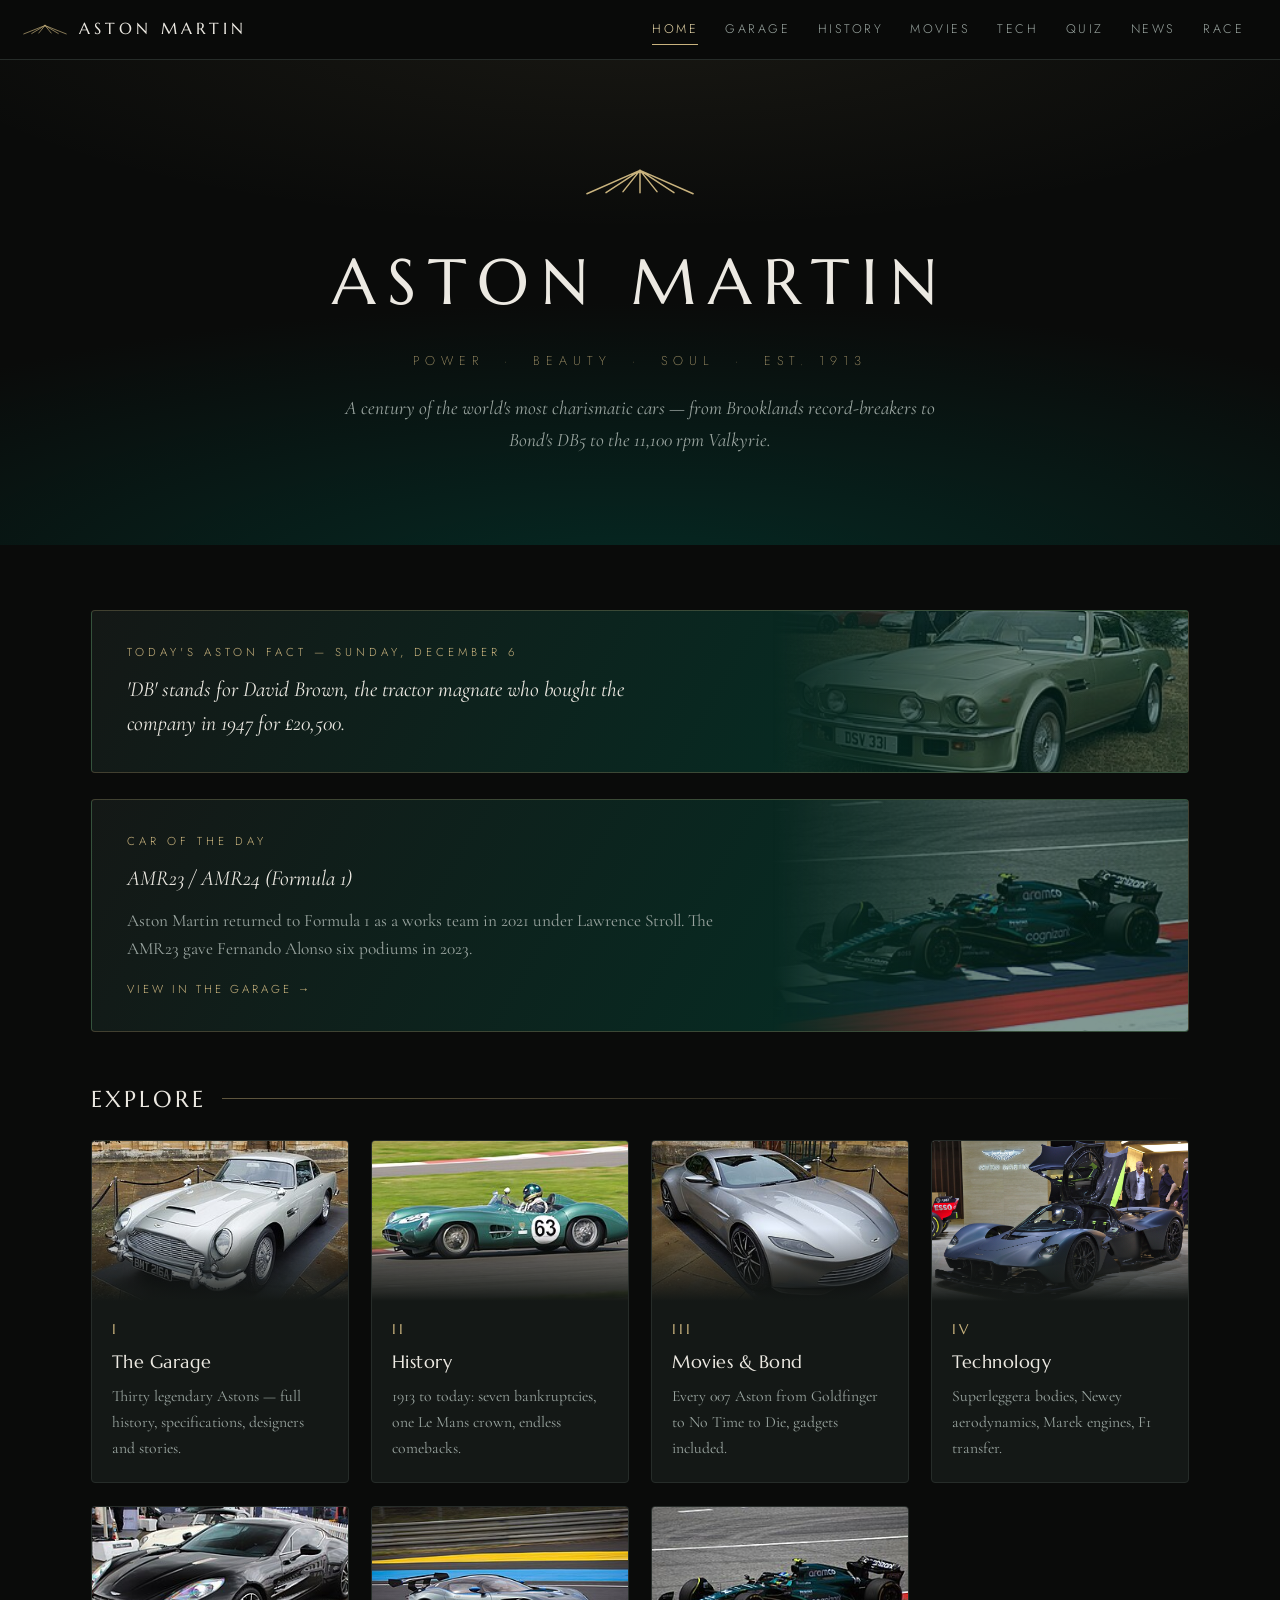
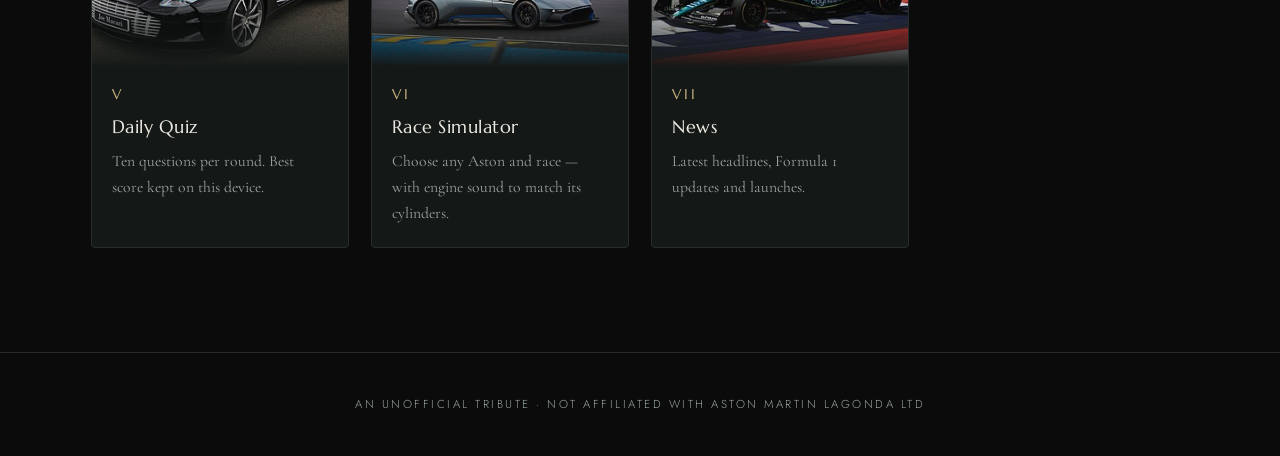
==== index.html @ 5824dd04 "Aston Martin fan site: garage, history, movies, tech, quiz, news, race sim 31 cars with specs/prices" ====
<!DOCTYPE html>
<html lang="en">
<head>
<meta charset="UTF-8">
<meta name="viewport" content="width=device-width, initial-scale=1.0">
<title>Aston Martin — Power, Beauty, Soul</title>
<link rel="stylesheet" href="css/style.css">
</head>
<body>
<nav>
  <a class="brand" href="index.html">
    <svg width="46" height="15" viewBox="0 0 104 32"><g stroke="#c9b37e" stroke-width="1.5" fill="none" stroke-linecap="round"><path d="M52 7 L4 26 M52 7 L100 26 M52 7 L22 25 M52 7 L82 25 M52 7 L38 24 M52 7 L66 24"/></g></svg>
    Aston Martin
  </a>
  <span class="spacer"></span>
  <a class="link active" href="index.html">Home</a>
  <a class="link" href="cars.html">Garage</a>
  <a class="link" href="history.html">History</a>
  <a class="link" href="movies.html">Movies</a>
  <a class="link" href="tech.html">Tech</a>
  <a class="link" href="quiz.html">Quiz</a>
  <a class="link" href="news.html">News</a>
  <a class="link" href="game.html">Race</a>
</nav>

<div class="hero">
  <div class="hero-img" id="heroImg"></div>
  <div class="wings-mark">
    <svg width="120" height="34" viewBox="0 0 104 32"><g stroke="#c9b37e" stroke-width="1.4" fill="none" stroke-linecap="round"><path d="M52 6 L2 28 M52 6 L102 28 M52 6 L20 27 M52 6 L84 27 M52 6 L36 26 M52 6 L68 26 M52 6 L52 27"/></g></svg>
  </div>
  <h1>Aston Martin</h1>
  <div class="est">Power &nbsp;·&nbsp; Beauty &nbsp;·&nbsp; Soul &nbsp;·&nbsp; Est. 1913</div>
  <p class="lead">A century of the world's most charismatic cars — from Brooklands record-breakers
     to Bond's DB5 to the 11,100&nbsp;rpm Valkyrie.</p>
</div>

<div class="container">
  <div class="spotlight reveal">
    <div class="photo-side" id="factPhoto"></div>
    <div>
      <div class="eyebrow">Today's Aston Fact — <span id="factDate"></span></div>
      <div class="fact" id="dailyFact">Loading…</div>
    </div>
  </div>

  <div class="spotlight linked reveal" id="carSpotlight">
    <div class="photo-side" id="carPhoto"></div>
    <div>
      <div class="eyebrow">Car of the Day</div>
      <div class="fact" id="dailyCarName"></div>
      <p id="dailyCarBlurb" style="color:var(--mist); margin-top:0.7rem"></p>
      <div class="goto">View in the Garage →</div>
    </div>
  </div>

  <h2>Explore</h2>
  <div class="grid">
    <a class="card tile reveal" href="cars.html"><div class="photo" data-img="db5"></div><div class="body"><div class="roman">I</div><h3>The Garage</h3><p>Thirty legendary Astons — full history, specifications, designers and stories.</p></div></a>
    <a class="card tile reveal" href="history.html"><div class="photo" data-img="dbr1"></div><div class="body"><div class="roman">II</div><h3>History</h3><p>1913 to today: seven bankruptcies, one Le Mans crown, endless comebacks.</p></div></a>
    <a class="card tile reveal" href="movies.html"><div class="photo" data-img="db10"></div><div class="body"><div class="roman">III</div><h3>Movies &amp; Bond</h3><p>Every 007 Aston from Goldfinger to No Time to Die, gadgets included.</p></div></a>
    <a class="card tile reveal" href="tech.html"><div class="photo" data-img="valkyrie"></div><div class="body"><div class="roman">IV</div><h3>Technology</h3><p>Superleggera bodies, Newey aerodynamics, Marek engines, F1 transfer.</p></div></a>
    <a class="card tile reveal" href="quiz.html"><div class="photo" data-img="one77"></div><div class="body"><div class="roman">V</div><h3>Daily Quiz</h3><p>Ten questions per round. Best score kept on this device.</p></div></a>
    <a class="card tile reveal" href="game.html"><div class="photo" data-img="vulcan"></div><div class="body"><div class="roman">VI</div><h3>Race Simulator</h3><p>Choose any Aston and race — with engine sound to match its cylinders.</p></div></a>
    <a class="card tile reveal" href="news.html"><div class="photo" data-img="amr23"></div><div class="body"><div class="roman">VII</div><h3>News</h3><p>Latest headlines, Formula 1 updates and launches.</p></div></a>
  </div>
</div>

<footer>An unofficial tribute · Not affiliated with Aston Martin Lagonda Ltd</footer>

<script src="js/data.js"></script>
<script src="js/ui.js"></script>
<script src="js/main.js"></script>
</body>
</html>
---- css/style.css ----
/* ===== ASTON MARTIN — POWER, BEAUTY, SOUL ===== */
@import url('https://fonts.googleapis.com/css2?family=Marcellus&family=Cormorant+Garamond:ital,wght@0,400;0,500;1,400&family=Jost:wght@200;300;400;500&display=swap');

:root {
  --black: #0a0b0a;
  --coal: #101312;
  --card: #141816;
  --card-hover: #1a201d;
  --green: #00493e;
  --green-deep: #013328;
  --racing: #00594f;
  --seafoam: #6ea79b;
  --champagne: #c9b37e;
  --champagne-bright: #e3d3a6;
  --ivory: #ece9e2;
  --mist: #9aa5a0;
  --line: #262c29;
  --serif: 'Marcellus', 'Palatino Linotype', Palatino, serif;
  --body: 'Cormorant Garamond', Georgia, serif;
  --sans: 'Jost', 'Segoe UI', Arial, sans-serif;
}

* { margin: 0; padding: 0; box-sizing: border-box; }
html { scroll-behavior: smooth; }

body {
  background: var(--black);
  color: var(--ivory);
  font-family: var(--body);
  font-size: 1.08rem;
  line-height: 1.65;
  min-height: 100vh;
  -webkit-font-smoothing: antialiased;
}

::selection { background: var(--green); color: var(--ivory); }

/* ===== NAV ===== */
nav {
  position: sticky; top: 0; z-index: 100;
  background: rgba(10, 11, 10, 0.92);
  backdrop-filter: blur(14px);
  border-bottom: 1px solid var(--line);
  padding: 0 1.4rem;
  display: flex; align-items: center; flex-wrap: wrap;
}
nav .brand {
  display: flex; align-items: center; gap: 0.65rem;
  font-family: var(--serif); font-size: 1.02rem; letter-spacing: 4px;
  color: var(--ivory); padding: 1rem 1.4rem 1rem 0;
  text-transform: uppercase; text-decoration: none;
}
nav .brand svg { display: block; }
nav .spacer { flex: 1; }
nav a.link {
  color: var(--mist); text-decoration: none; padding: 1.1rem 0.85rem;
  font-family: var(--sans); font-weight: 300; font-size: 0.78rem;
  text-transform: uppercase; letter-spacing: 2.5px;
  position: relative; transition: color 0.3s;
}
nav a.link::after {
  content: ''; position: absolute; left: 0.85rem; right: 0.85rem; bottom: 0.75rem;
  height: 1px; background: var(--champagne); transform: scaleX(0);
  transform-origin: left; transition: transform 0.35s ease;
}
nav a.link:hover { color: var(--ivory); }
nav a.link:hover::after, nav a.link.active::after { transform: scaleX(1); }
nav a.link.active { color: var(--champagne-bright); }

/* ===== LAYOUT / TYPE ===== */
.container { max-width: 1150px; margin: 0 auto; padding: 2.5rem 1.6rem; }

h1 {
  font-family: var(--serif); font-weight: 400;
  font-size: clamp(2rem, 4.5vw, 3rem); letter-spacing: 2px; margin-bottom: 0.4rem;
}
h1 .accent { color: var(--champagne); }
.subtitle {
  color: var(--mist); font-style: italic; font-size: 1.15rem;
  margin-bottom: 2.4rem; max-width: 640px;
}
h2 {
  font-family: var(--serif); font-weight: 400; font-size: 1.45rem;
  letter-spacing: 3px; text-transform: uppercase;
  margin: 3rem 0 1.4rem; color: var(--ivory);
  display: flex; align-items: center; gap: 1rem;
}
h2::after { content: ''; flex: 1; height: 1px; background: linear-gradient(90deg, var(--champagne), transparent); opacity: 0.45; }

.eyebrow {
  font-family: var(--sans); font-weight: 300; font-size: 0.72rem;
  letter-spacing: 4px; text-transform: uppercase; color: var(--champagne);
  margin-bottom: 0.7rem;
}

/* ===== REVEAL ANIMATIONS ===== */
.reveal { opacity: 0; transform: translateY(26px); transition: opacity 0.9s ease, transform 0.9s cubic-bezier(0.22, 1, 0.36, 1); }
.reveal.in { opacity: 1; transform: none; }
@media (prefers-reduced-motion: reduce) {
  .reveal { opacity: 1; transform: none; transition: none; }
}

/* ===== HERO ===== */
.hero {
  position: relative; text-align: center; padding: 6.5rem 1.5rem 5.5rem;
  overflow: hidden;
  background:
    radial-gradient(ellipse 80% 60% at 50% 110%, rgba(0, 73, 62, 0.5), transparent),
    radial-gradient(ellipse 60% 45% at 50% -10%, rgba(201, 179, 126, 0.08), transparent),
    var(--black);
}
.hero-img {
  position: absolute; inset: 0; background-size: cover; background-position: center 60%;
  opacity: 0.22; animation: kenburns 24s ease-in-out infinite alternate;
  mask-image: linear-gradient(to bottom, transparent, #000 25%, #000 70%, transparent);
  -webkit-mask-image: linear-gradient(to bottom, transparent, #000 25%, #000 70%, transparent);
}
@keyframes kenburns { from { transform: scale(1); } to { transform: scale(1.09) translateY(-8px); } }
.hero > * { position: relative; }
.hero .wings-mark { margin-bottom: 1.4rem; animation: fadeDown 1.2s ease both; }
.hero h1 {
  font-size: clamp(2.2rem, 6vw, 4rem); letter-spacing: 12px; text-transform: uppercase;
  margin: 0; animation: fadeDown 1.2s 0.15s ease both;
}
.hero .est {
  font-family: var(--sans); font-weight: 200; letter-spacing: 6px; font-size: 0.8rem;
  color: var(--champagne); text-transform: uppercase; margin-top: 0.9rem;
  animation: fadeDown 1.2s 0.3s ease both;
}
.hero p.lead {
  color: var(--mist); font-size: 1.2rem; font-style: italic;
  max-width: 620px; margin: 1.4rem auto 0; animation: fadeDown 1.2s 0.45s ease both;
}
@keyframes fadeDown { from { opacity: 0; transform: translateY(-18px); } to { opacity: 1; transform: none; } }

/* ===== CARDS ===== */
.grid { display: grid; grid-template-columns: repeat(auto-fill, minmax(255px, 1fr)); gap: 1.4rem; }
.card {
  background: var(--card); border: 1px solid var(--line); border-radius: 4px;
  overflow: hidden; cursor: pointer;
  transition: transform 0.4s cubic-bezier(0.22, 1, 0.36, 1), border-color 0.4s, box-shadow 0.4s;
}
.card:hover {
  border-color: rgba(201, 179, 126, 0.5); transform: translateY(-5px);
  box-shadow: 0 18px 42px rgba(0, 0, 0, 0.5);
}
.card .photo {
  height: 160px; background-size: cover; background-position: center;
  background-color: var(--green-deep); position: relative;
  transition: transform 0.6s ease; transform-origin: center;
}
.card:hover .photo { transform: scale(1.05); }
.card .photo::after {
  content: ''; position: absolute; inset: 0;
  background: linear-gradient(to top, var(--card) 0%, transparent 45%);
}
.card .photo.noimg::before {
  content: 'AM'; position: absolute; inset: 0; display: flex; align-items: center;
  justify-content: center; font-family: var(--serif); font-size: 2.6rem;
  letter-spacing: 6px; color: rgba(201, 179, 126, 0.35);
}
.card .body { padding: 1.1rem 1.25rem 1.3rem; }
.card h3 { font-family: var(--serif); font-weight: 400; font-size: 1.12rem; letter-spacing: 0.5px; }
.card .years { color: var(--champagne); font-family: var(--sans); font-weight: 300; font-size: 0.78rem; letter-spacing: 2px; margin-top: 0.15rem; }
.card .cat {
  display: inline-block; margin-top: 0.6rem; font-size: 0.62rem; font-family: var(--sans);
  font-weight: 400; text-transform: uppercase; letter-spacing: 2px; color: var(--seafoam);
  border: 1px solid var(--line); border-radius: 2px; padding: 0.18rem 0.55rem;
}
.card .stat-mini { margin-top: 0.7rem; color: var(--mist); font-size: 0.86rem; font-family: var(--sans); font-weight: 300; letter-spacing: 0.5px; }

/* home tiles */
.tile { display: block; text-decoration: none; color: var(--ivory); }
.tile .body p { color: var(--mist); font-size: 0.98rem; margin-top: 0.4rem; }
.tile .roman {
  font-family: var(--serif); font-size: 0.85rem; color: var(--champagne);
  letter-spacing: 3px; margin-bottom: 0.4rem;
}

/* ===== DAILY SPOTLIGHT ===== */
.spotlight {
  position: relative; overflow: hidden;
  background: linear-gradient(120deg, var(--card), var(--green-deep));
  border: 1px solid rgba(201, 179, 126, 0.25); border-radius: 4px;
  padding: 2rem 2.2rem; margin: 1.6rem 0;
}
.spotlight .fact { font-size: 1.35rem; font-style: italic; line-height: 1.55; max-width: 56ch; }
.spotlight.linked { cursor: pointer; transition: border-color 0.35s; }
.spotlight.linked:hover { border-color: var(--champagne); }
.spotlight .goto {
  font-family: var(--sans); font-weight: 300; font-size: 0.72rem; letter-spacing: 3px;
  text-transform: uppercase; color: var(--champagne); margin-top: 1rem;
}
.spotlight .photo-side {
  position: absolute; top: 0; right: 0; bottom: 0; width: 38%;
  background-size: cover; background-position: center; opacity: 0.5;
  mask-image: linear-gradient(to right, transparent, #000 60%);
  -webkit-mask-image: linear-gradient(to right, transparent, #000 60%);
}
@media (max-width: 700px) { .spotlight .photo-side { display: none; } }
.spotlight > div { position: relative; max-width: 62%; }
@media (max-width: 700px) { .spotlight > div { max-width: 100%; } }

/* ===== FILTERS ===== */
.filters { display: flex; gap: 0.6rem; flex-wrap: wrap; margin-bottom: 1.8rem; }
.filters button {
  background: transparent; color: var(--mist); border: 1px solid var(--line);
  border-radius: 2px; padding: 0.45rem 1.15rem; cursor: pointer;
  font-family: var(--sans); font-weight: 300; font-size: 0.75rem;
  letter-spacing: 2px; text-transform: uppercase; transition: all 0.3s;
}
.filters button:hover { border-color: var(--champagne); color: var(--ivory); }
.filters button.active { background: var(--green); color: var(--ivory); border-color: var(--green); }

/* ===== MODAL ===== */
.modal-overlay {
  display: none; position: fixed; inset: 0; z-index: 200;
  background: rgba(5, 6, 5, 0.82); overflow-y: auto; padding: 3rem 1rem;
  backdrop-filter: blur(6px);
}
.modal-overlay.open { display: block; }
.modal {
  max-width: 760px; margin: 0 auto; background: var(--coal);
  border: 1px solid rgba(201, 179, 126, 0.35); border-radius: 4px;
  overflow: hidden; position: relative;
  animation: modalIn 0.5s cubic-bezier(0.22, 1, 0.36, 1);
}
@keyframes modalIn { from { opacity: 0; transform: translateY(30px) scale(0.98); } to { opacity: 1; transform: none; } }
.modal .hero-photo {
  height: 300px; background-size: cover; background-position: center;
  background-color: var(--green-deep); position: relative;
}
.modal .hero-photo::after {
  content: ''; position: absolute; inset: 0;
  background: linear-gradient(to top, var(--coal) 2%, transparent 55%);
}
.modal .hero-photo.noimg::before {
  content: 'ASTON MARTIN'; position: absolute; inset: 0; display: flex;
  align-items: center; justify-content: center; font-family: var(--serif);
  letter-spacing: 8px; font-size: 1.6rem; color: rgba(201, 179, 126, 0.3);
}
.modal .inner { padding: 1.6rem 2.4rem 2.4rem; }
.modal .close {
  position: absolute; top: 1rem; right: 1.1rem; z-index: 2;
  background: rgba(10, 11, 10, 0.6); border: 1px solid var(--line);
  border-radius: 50%; width: 40px; height: 40px;
  color: var(--ivory); font-size: 1.05rem; cursor: pointer;
  font-family: var(--sans); transition: all 0.3s;
}
.modal .close:hover { border-color: var(--champagne); color: var(--champagne); }
.modal h2 { margin: 0; text-transform: none; letter-spacing: 1px; font-size: 1.9rem; }
.modal h2::after { display: none; }
.modal .years { color: var(--champagne); font-family: var(--sans); font-weight: 300; letter-spacing: 2.5px; font-size: 0.82rem; text-transform: uppercase; margin-top: 0.3rem; }
.modal .spec-grid {
  display: grid; grid-template-columns: repeat(auto-fill, minmax(170px, 1fr));
  gap: 0.9rem; margin: 1.6rem 0; font-family: var(--sans); font-weight: 300; font-size: 0.92rem;
}
.modal .spec { background: var(--black); border: 1px solid var(--line); border-radius: 2px; padding: 0.8rem 0.9rem; }
.modal .spec .k { color: var(--champagne); font-size: 0.62rem; text-transform: uppercase; letter-spacing: 2px; }
.modal .spec .v { margin-top: 0.2rem; color: var(--ivory); }
.modal ul { margin: 0.5rem 0 0 1.2rem; }
.modal li { margin-bottom: 0.35rem; }
.modal .section-label {
  color: var(--champagne); font-family: var(--sans); font-weight: 300; font-size: 0.68rem;
  text-transform: uppercase; letter-spacing: 3.5px; margin-top: 1.6rem; margin-bottom: 0.3rem;
}
/* price & buying */
.card .stat-mini.price { color: var(--champagne); margin-top: 0.35rem; }
.price-box {
  background: var(--black); border: 1px solid rgba(201, 179, 126, 0.3);
  border-radius: 3px; padding: 1.2rem 1.4rem; margin-top: 0.4rem;
}
.price-value { font-family: var(--serif); font-size: 1.45rem; color: var(--champagne-bright); letter-spacing: 0.5px; }
.price-note { color: var(--mist); font-size: 0.98rem; margin-top: 0.4rem; }
.buy-links { display: flex; flex-wrap: wrap; gap: 0.6rem; margin-top: 0.9rem; }
.buy-links a {
  display: inline-block; color: var(--champagne); text-decoration: none;
  border: 1px solid rgba(201, 179, 126, 0.45); border-radius: 2px;
  padding: 0.45rem 1rem; font-family: var(--sans); font-weight: 300;
  font-size: 0.7rem; letter-spacing: 2px; text-transform: uppercase;
  transition: all 0.3s;
}
.buy-links a:hover { background: var(--champagne); color: var(--black); }
.price-disclaimer {
  color: var(--mist); font-family: var(--sans); font-weight: 300;
  font-size: 0.68rem; letter-spacing: 0.5px; margin-top: 0.9rem; opacity: 0.75;
}

.stat-bars { margin: 1rem 0 1.4rem; font-family: var(--sans); font-weight: 300; font-size: 0.78rem; }
.stat-bars .row { display: flex; align-items: center; gap: 0.7rem; margin-bottom: 0.5rem; }
.stat-bars .row span:first-child { width: 82px; color: var(--mist); text-transform: uppercase; letter-spacing: 2px; font-size: 0.68rem; }
.stat-bars .bar { flex: 1; height: 3px; background: var(--line); border-radius: 2px; overflow: hidden; }
.stat-bars .fill { height: 100%; background: linear-gradient(90deg, var(--green), var(--champagne)); border-radius: 2px; transition: width 1s cubic-bezier(0.22, 1, 0.36, 1); }

/* ===== HISTORY — horizontal era cards ===== */
.era-strip-wrap { position: relative; margin: 0 -1.6rem; padding: 0 1.6rem; }
.era-strip {
  display: flex; gap: 1.3rem; overflow-x: auto; padding: 1rem 0.2rem 1.6rem;
  scroll-snap-type: x mandatory; scrollbar-width: thin; scrollbar-color: var(--green) transparent;
}
.era-strip::-webkit-scrollbar { height: 6px; }
.era-strip::-webkit-scrollbar-thumb { background: var(--green); border-radius: 3px; }
.era-card {
  flex: 0 0 330px; scroll-snap-align: start;
  background: var(--card); border: 1px solid var(--line); border-radius: 4px;
  overflow: hidden; transition: transform 0.45s cubic-bezier(0.22, 1, 0.36, 1), border-color 0.4s, box-shadow 0.45s;
}
.era-card:hover {
  transform: translateY(-6px); border-color: rgba(201, 179, 126, 0.5);
  box-shadow: 0 20px 44px rgba(0, 0, 0, 0.55);
}
.era-card .photo {
  height: 175px; background-size: cover; background-position: center;
  background-color: var(--green-deep); position: relative;
}
.era-card .photo::after { content: ''; position: absolute; inset: 0; background: linear-gradient(to top, var(--card), transparent 50%); }
.era-card .photo .year-tag {
  position: absolute; left: 1.1rem; bottom: 0.7rem; z-index: 1;
  font-family: var(--serif); font-size: 1.7rem; color: var(--champagne-bright);
  letter-spacing: 2px; text-shadow: 0 2px 12px rgba(0, 0, 0, 0.8);
}
.era-card .body { padding: 1.1rem 1.3rem 1.4rem; }
.era-card h3 { font-family: var(--serif); font-weight: 400; font-size: 1.15rem; letter-spacing: 1px; }
.era-card p { color: var(--mist); font-size: 0.98rem; margin-top: 0.45rem; }
.strip-nav {
  display: flex; gap: 0.6rem; justify-content: flex-end; margin-bottom: 0.4rem;
}
.strip-nav button {
  background: transparent; border: 1px solid var(--line); color: var(--mist);
  width: 42px; height: 42px; border-radius: 50%; cursor: pointer; font-size: 1.1rem;
  font-family: var(--sans); transition: all 0.3s;
}
.strip-nav button:hover { border-color: var(--champagne); color: var(--champagne); }

/* ===== MOVIES ===== */
.movie-card {
  background: var(--card); border: 1px solid var(--line); border-radius: 4px;
  padding: 1.4rem 1.6rem; margin-bottom: 1rem; display: flex; gap: 1.5rem; align-items: flex-start;
  transition: border-color 0.35s, transform 0.35s;
}
.movie-card:hover { border-color: rgba(201, 179, 126, 0.4); transform: translateX(4px); }
.movie-card .year-chip {
  min-width: 72px; text-align: center; border: 1px solid var(--champagne);
  color: var(--champagne); border-radius: 2px; padding: 0.55rem 0.4rem;
  font-family: var(--serif); font-size: 1.05rem; letter-spacing: 1px;
}
.movie-card h3 { font-family: var(--serif); font-weight: 400; font-size: 1.25rem; margin-bottom: 0.1rem; }
.movie-card .car-name { color: var(--seafoam); font-size: 0.78rem; font-family: var(--sans); font-weight: 300; letter-spacing: 2.5px; text-transform: uppercase; }
.movie-card p { color: var(--mist); margin-top: 0.5rem; font-size: 1rem; }

/* ===== TECH ===== */
.tech-card {
  background: var(--card); border: 1px solid var(--line); border-left: 2px solid var(--champagne);
  border-radius: 4px; padding: 1.7rem 1.9rem; margin-bottom: 1.1rem;
  transition: transform 0.35s, border-color 0.35s;
}
.tech-card:hover { transform: translateX(4px); }
.tech-card h3 { font-family: var(--serif); font-weight: 400; color: var(--champagne-bright); margin-bottom: 0.55rem; letter-spacing: 1px; }
.tech-card p { color: var(--mist); }

/* ===== QUIZ ===== */
.quiz-box { max-width: 660px; margin: 0 auto; }
.quiz-q { font-family: var(--serif); font-size: 1.45rem; margin-bottom: 1.4rem; line-height: 1.4; }
.quiz-opts button {
  display: block; width: 100%; text-align: left; margin-bottom: 0.7rem;
  background: var(--card); color: var(--ivory); border: 1px solid var(--line);
  border-radius: 2px; padding: 1rem 1.25rem; cursor: pointer; font-size: 1.05rem;
  font-family: var(--body); transition: all 0.25s;
}
.quiz-opts button:hover:not(:disabled) { border-color: var(--champagne); transform: translateX(3px); }
.quiz-opts button.correct { background: var(--green-deep); border-color: var(--seafoam); }
.quiz-opts button.wrong { background: #351313; border-color: #7a3030; }
.quiz-progress { color: var(--mist); font-family: var(--sans); font-weight: 300; font-size: 0.75rem; letter-spacing: 2.5px; text-transform: uppercase; margin-bottom: 1rem; }
.btn {
  display: inline-block; background: transparent; color: var(--champagne);
  border: 1px solid var(--champagne); border-radius: 2px; padding: 0.85rem 2.3rem;
  font-size: 0.8rem; cursor: pointer; font-family: var(--sans); font-weight: 300;
  letter-spacing: 3px; text-transform: uppercase; text-decoration: none;
  transition: all 0.35s;
}
.btn:hover { background: var(--champagne); color: var(--black); }
.btn.solid { background: var(--green); border-color: var(--green); color: var(--ivory); }
.btn.solid:hover { background: var(--racing); border-color: var(--racing); }
.score-big { font-family: var(--serif); font-size: 4rem; color: var(--champagne); text-align: center; margin: 1.2rem 0; }

/* ===== NEWS ===== */
.news-item {
  background: var(--card); border: 1px solid var(--line); border-radius: 4px;
  padding: 1.2rem 1.5rem; margin-bottom: 0.8rem; transition: border-color 0.3s, transform 0.3s;
}
.news-item:hover { border-color: rgba(201, 179, 126, 0.4); transform: translateX(4px); }
.news-item a { color: var(--ivory); text-decoration: none; font-family: var(--serif); font-size: 1.1rem; }
.news-item a:hover { color: var(--champagne-bright); }
.news-item .meta { color: var(--mist); font-size: 0.72rem; font-family: var(--sans); font-weight: 300; letter-spacing: 2px; text-transform: uppercase; margin-top: 0.4rem; }
.news-note { color: var(--mist); font-style: italic; margin-bottom: 1.2rem; }

/* ===== GAME ===== */
#gameCanvas {
  display: block; margin: 0 auto; border: 1px solid rgba(201, 179, 126, 0.4);
  border-radius: 4px; background: #101b12; max-width: 100%;
  box-shadow: 0 24px 60px rgba(0, 0, 0, 0.55);
}
.game-hud {
  display: flex; justify-content: center; align-items: center; gap: 2.2rem; margin: 1rem 0;
  font-family: var(--sans); font-weight: 300; font-size: 0.78rem;
  letter-spacing: 2px; text-transform: uppercase; color: var(--mist); flex-wrap: wrap;
}
.game-hud b { color: var(--champagne-bright); font-weight: 400; }
.hud-btn {
  background: transparent; border: 1px solid var(--line); color: var(--mist);
  border-radius: 2px; padding: 0.35rem 0.9rem; cursor: pointer;
  font-family: var(--sans); font-weight: 300; font-size: 0.7rem; letter-spacing: 2px;
  text-transform: uppercase; transition: all 0.3s;
}
.hud-btn:hover { border-color: var(--champagne); color: var(--champagne); }
.car-select { display: grid; grid-template-columns: repeat(auto-fill, minmax(215px, 1fr)); gap: 0.9rem; margin: 1.2rem 0 1.8rem; }
.car-option {
  background: var(--card); border: 1px solid var(--line); border-radius: 4px;
  overflow: hidden; cursor: pointer; transition: all 0.3s;
}
.car-option:hover { border-color: rgba(201, 179, 126, 0.5); transform: translateY(-3px); }
.car-option.selected { border-color: var(--champagne); box-shadow: 0 0 0 1px var(--champagne); }
.car-option .photo { height: 96px; background-size: cover; background-position: center; background-color: var(--green-deep); }
.car-option .body { padding: 0.7rem 0.9rem 0.9rem; }
.car-option h4 { font-family: var(--serif); font-weight: 400; font-size: 0.92rem; letter-spacing: 0.5px; }
.car-option .mini-stats { font-family: var(--sans); font-weight: 300; font-size: 0.65rem; letter-spacing: 1.5px; color: var(--mist); margin-top: 0.3rem; text-transform: uppercase; }
.center { text-align: center; }
.controls-note {
  color: var(--mist); font-family: var(--sans); font-weight: 300; font-size: 0.72rem;
  letter-spacing: 1.8px; text-transform: uppercase; margin-top: 0.9rem;
}

/* race results panel */
.results-panel {
  max-width: 480px; margin: 1.4rem auto 0; text-align: center;
  background: var(--card); border: 1px solid rgba(201, 179, 126, 0.4);
  border-radius: 4px; padding: 2.2rem;
  animation: modalIn 0.5s cubic-bezier(0.22, 1, 0.36, 1);
}
.results-panel .pos { font-family: var(--serif); font-size: 3rem; color: var(--champagne); letter-spacing: 3px; }
.results-panel .detail { color: var(--mist); font-family: var(--sans); font-weight: 300; letter-spacing: 1.5px; font-size: 0.85rem; margin: 0.8rem 0 1.5rem; line-height: 2; text-transform: uppercase; }
.results-panel .btn { margin: 0 0.35rem; }

/* leaderboard */
.lb-table { border: 1px solid var(--line); border-radius: 4px; overflow: hidden; }
.lb-row {
  display: grid; grid-template-columns: 3rem 1fr 1fr 6rem;
  gap: 0.8rem; align-items: center;
  padding: 0.65rem 1.1rem; border-bottom: 1px solid var(--line);
  font-family: var(--sans); font-weight: 300; font-size: 0.88rem;
  background: var(--card); transition: background 0.25s;
}
.lb-row:last-child { border-bottom: none; }
.lb-row:nth-child(1) .rank, .lb-row:nth-child(2) .rank, .lb-row:nth-child(3) .rank { color: var(--champagne-bright); }
.lb-row .rank { font-family: var(--serif); font-size: 1.05rem; color: var(--mist); }
.lb-row .name { color: var(--ivory); letter-spacing: 0.5px; }
.lb-row .carname { color: var(--mist); font-size: 0.78rem; letter-spacing: 1px; text-transform: uppercase; }
.lb-row .time { text-align: right; color: var(--champagne); font-variant-numeric: tabular-nums; }
.lb-row.me { background: var(--green-deep); border-left: 2px solid var(--champagne); }
@media (max-width: 560px) {
  .lb-row { grid-template-columns: 2.2rem 1fr 5rem; }
  .lb-row .carname { display: none; }
}

.lb-entry { display: flex; gap: 0.6rem; justify-content: center; margin-top: 1.4rem; flex-wrap: wrap; }
.lb-entry input {
  background: var(--black); border: 1px solid var(--line); border-radius: 2px;
  color: var(--ivory); padding: 0.75rem 1rem; font-family: var(--sans);
  font-weight: 300; font-size: 0.9rem; letter-spacing: 1px; width: 200px;
  outline: none; transition: border-color 0.3s;
}
.lb-entry input:focus { border-color: var(--champagne); }

footer {
  text-align: center; color: var(--mist); font-size: 0.72rem;
  padding: 2.6rem 1rem; border-top: 1px solid var(--line); margin-top: 4rem;
  font-family: var(--sans); font-weight: 300; letter-spacing: 2.5px; text-transform: uppercase;
}

@media (max-width: 640px) {
  .hero { padding: 4rem 1rem 3.5rem; }
  .hero h1 { letter-spacing: 6px; }
  nav { padding: 0 0.8rem; }
  nav a.link { padding: 0.85rem 0.5rem; font-size: 0.66rem; letter-spacing: 1.5px; }
  .modal .inner { padding: 1.3rem 1.4rem 1.8rem; }
  .era-card { flex-basis: 280px; }
}
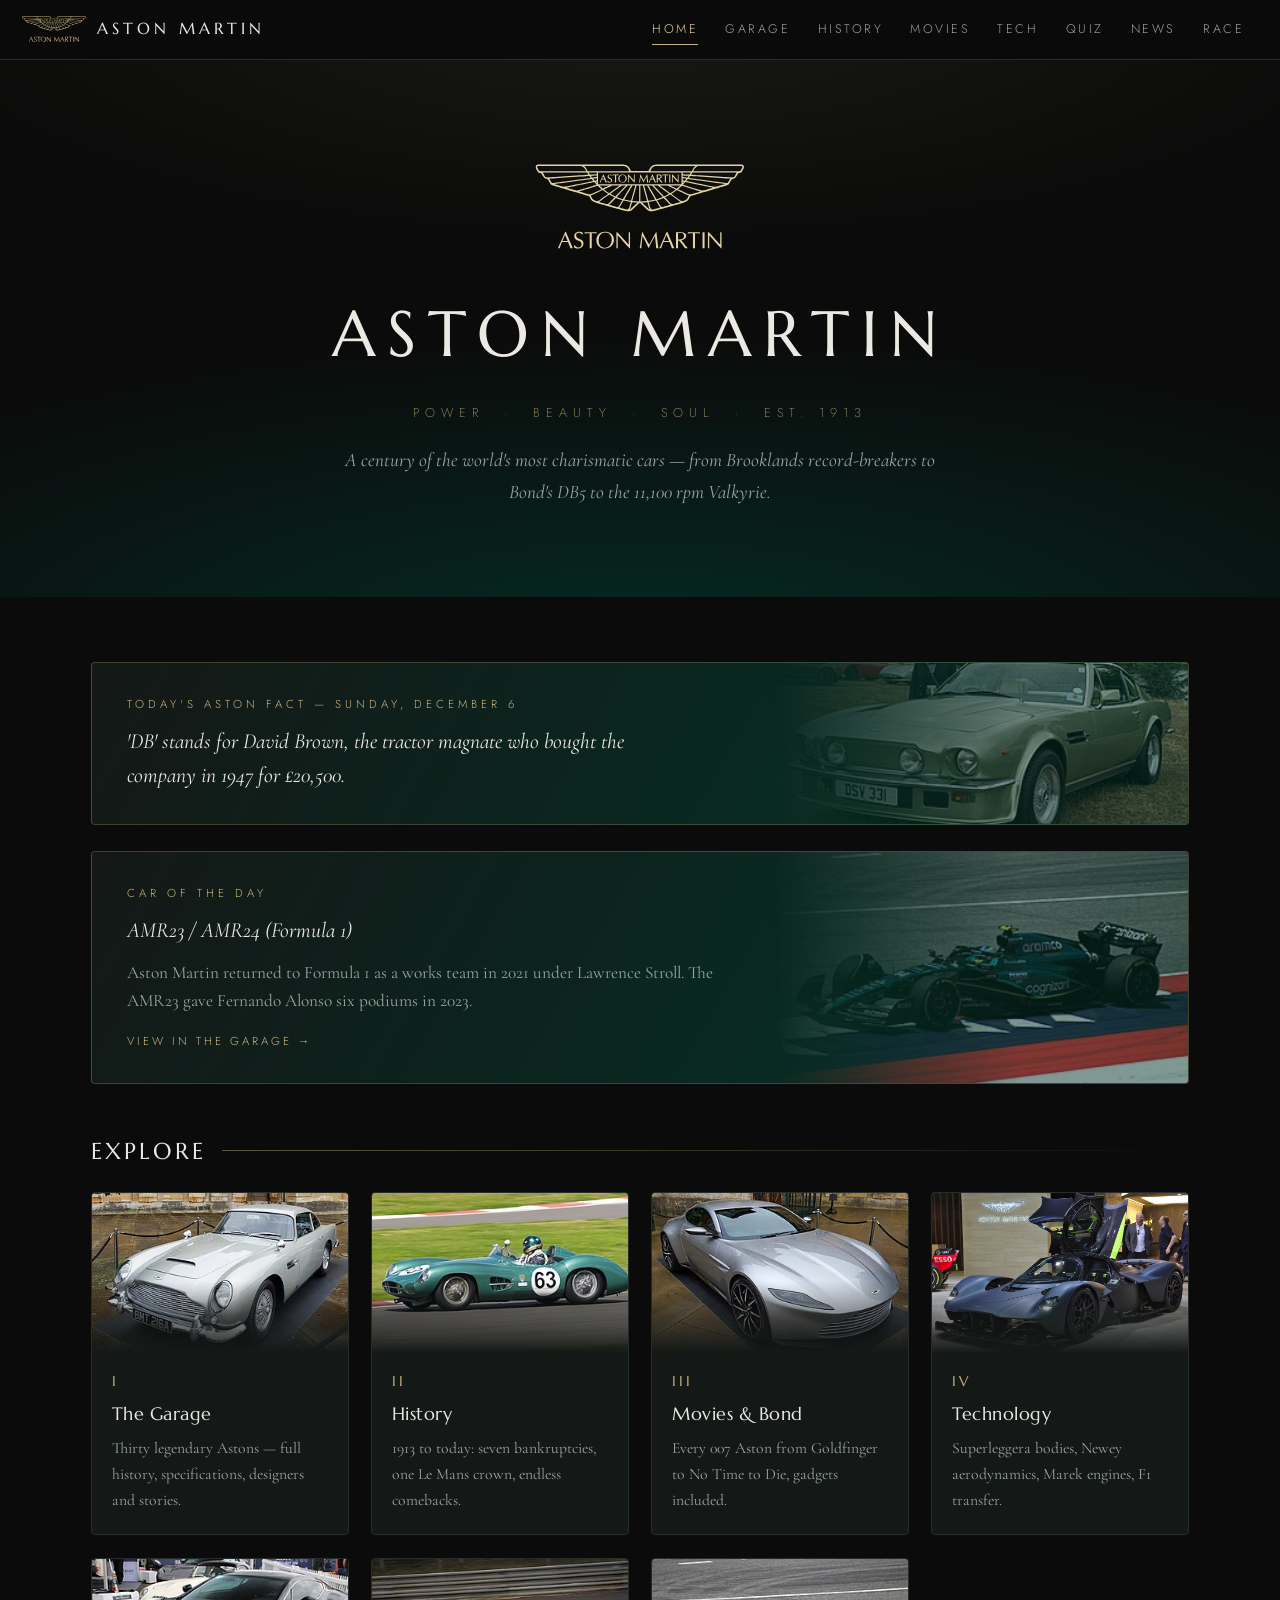
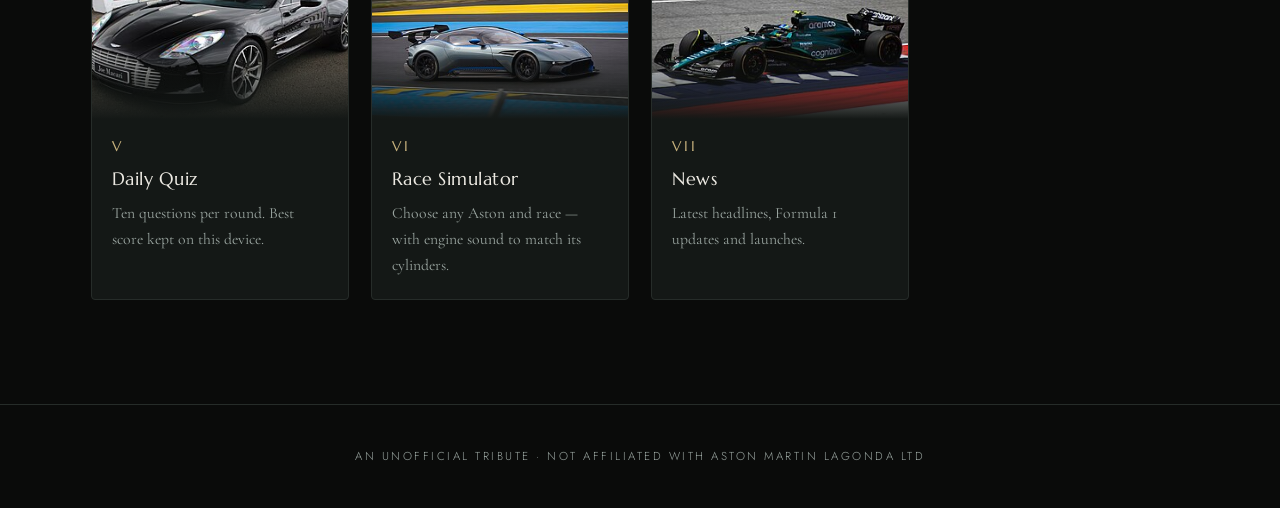
==== commit e24e38a1: "Use genuine 1935 Aston Martin wings badge as site logo Public-domain heritage badge from Wikimedia C" ====
--- a/index.html
+++ b/index.html
@@ -4,12 +4,12 @@
 <meta charset="UTF-8">
 <meta name="viewport" content="width=device-width, initial-scale=1.0">
 <title>Aston Martin — Power, Beauty, Soul</title>
-<link rel="stylesheet" href="css/style.css">
+<link rel="stylesheet" href="css/style.css?v=5">
 </head>
 <body>
 <nav>
   <a class="brand" href="index.html">
-    <svg width="46" height="15" viewBox="0 0 104 32"><g stroke="#c9b37e" stroke-width="1.5" fill="none" stroke-linecap="round"><path d="M52 7 L4 26 M52 7 L100 26 M52 7 L22 25 M52 7 L82 25 M52 7 L38 24 M52 7 L66 24"/></g></svg>
+    <span class="wings-logo nav-wings"></span>
     Aston Martin
   </a>
   <span class="spacer"></span>
@@ -26,7 +26,7 @@
 <div class="hero">
   <div class="hero-img" id="heroImg"></div>
   <div class="wings-mark">
-    <svg width="120" height="34" viewBox="0 0 104 32"><g stroke="#c9b37e" stroke-width="1.4" fill="none" stroke-linecap="round"><path d="M52 6 L2 28 M52 6 L102 28 M52 6 L20 27 M52 6 L84 27 M52 6 L36 26 M52 6 L68 26 M52 6 L52 27"/></g></svg>
+    <span class="wings-logo hero-wings"></span>
   </div>
   <h1>Aston Martin</h1>
   <div class="est">Power &nbsp;·&nbsp; Beauty &nbsp;·&nbsp; Soul &nbsp;·&nbsp; Est. 1913</div>
@@ -67,8 +67,8 @@
 
 <footer>An unofficial tribute · Not affiliated with Aston Martin Lagonda Ltd</footer>
 
-<script src="js/data.js"></script>
-<script src="js/ui.js"></script>
-<script src="js/main.js"></script>
+<script src="js/data.js?v=5"></script>
+<script src="js/ui.js?v=5"></script>
+<script src="js/main.js?v=5"></script>
 </body>
 </html>
--- a/css/style.css
+++ b/css/style.css
@@ -51,6 +51,16 @@
   text-transform: uppercase; text-decoration: none;
 }
 nav .brand svg { display: block; }
+
+/* real heritage wings badge (1935, public domain) tinted via CSS mask */
+.wings-logo {
+  display: inline-block; background: var(--champagne);
+  -webkit-mask: url('../img/wings.svg') no-repeat center / contain;
+  mask: url('../img/wings.svg') no-repeat center / contain;
+}
+.nav-wings { width: 64px; height: 26px; flex: 0 0 auto; }
+.hero-wings { width: 210px; height: 86px; margin: 0 auto; background: var(--champagne-bright); }
+a:hover .nav-wings { background: var(--champagne-bright); }
 nav .spacer { flex: 1; }
 nav a.link {
   color: var(--mist); text-decoration: none; padding: 1.1rem 0.85rem;
@@ -441,14 +451,50 @@
 .results-panel .detail { color: var(--mist); font-family: var(--sans); font-weight: 300; letter-spacing: 1.5px; font-size: 0.85rem; margin: 0.8rem 0 1.5rem; line-height: 2; text-transform: uppercase; }
 .results-panel .btn { margin: 0 0.35rem; }
 
+/* track preview */
+.track-preview-row {
+  display: flex; gap: 1.6rem; align-items: center; flex-wrap: wrap;
+  background: var(--card); border: 1px solid var(--line); border-radius: 4px;
+  padding: 1.2rem 1.5rem; margin-bottom: 1.6rem;
+}
+#trackPreview { background: #101b12; border: 1px solid var(--line); border-radius: 4px; max-width: 100%; }
+.track-info { flex: 1; min-width: 220px; }
+.track-info h3 { font-family: var(--serif); font-weight: 400; font-size: 1.35rem; letter-spacing: 1px; color: var(--champagne-bright); }
+.track-info p { color: var(--mist); margin-top: 0.4rem; }
+
+/* game two-column layout: main + sticky leaderboard sidebar */
+.container-wide { max-width: 1340px; }
+.game-layout { display: grid; grid-template-columns: minmax(0, 1fr) 320px; gap: 2rem; align-items: start; }
+.lb-side { position: sticky; top: 76px; }
+.lb-side-head {
+  font-family: var(--serif); font-size: 1.15rem; letter-spacing: 3px;
+  text-transform: uppercase; color: var(--ivory);
+  border-bottom: 1px solid rgba(201, 179, 126, 0.45); padding-bottom: 0.5rem;
+}
+.lb-side-track {
+  font-family: var(--sans); font-weight: 300; font-size: 0.72rem;
+  letter-spacing: 2.5px; text-transform: uppercase; color: var(--champagne);
+  margin: 0.6rem 0 0.9rem;
+}
+.lb-side-scope { font-size: 0.85rem; margin-top: 0.9rem; }
+@media (max-width: 980px) {
+  .game-layout { grid-template-columns: 1fr; }
+  .lb-side { position: static; }
+}
+
 /* leaderboard */
 .lb-table { border: 1px solid var(--line); border-radius: 4px; overflow: hidden; }
 .lb-row {
-  display: grid; grid-template-columns: 3rem 1fr 1fr 6rem;
-  gap: 0.8rem; align-items: center;
-  padding: 0.65rem 1.1rem; border-bottom: 1px solid var(--line);
-  font-family: var(--sans); font-weight: 300; font-size: 0.88rem;
+  display: grid; grid-template-columns: 2.4rem 1fr 5.4rem;
+  gap: 0.6rem; align-items: center;
+  padding: 0.6rem 0.9rem; border-bottom: 1px solid var(--line);
+  font-family: var(--sans); font-weight: 300; font-size: 0.85rem;
   background: var(--card); transition: background 0.25s;
+}
+.lb-row .name { overflow: hidden; text-overflow: ellipsis; white-space: nowrap; }
+.lb-row .carname {
+  grid-column: 2 / 4; margin-top: -0.3rem;
+  overflow: hidden; text-overflow: ellipsis; white-space: nowrap;
 }
 .lb-row:last-child { border-bottom: none; }
 .lb-row:nth-child(1) .rank, .lb-row:nth-child(2) .rank, .lb-row:nth-child(3) .rank { color: var(--champagne-bright); }
